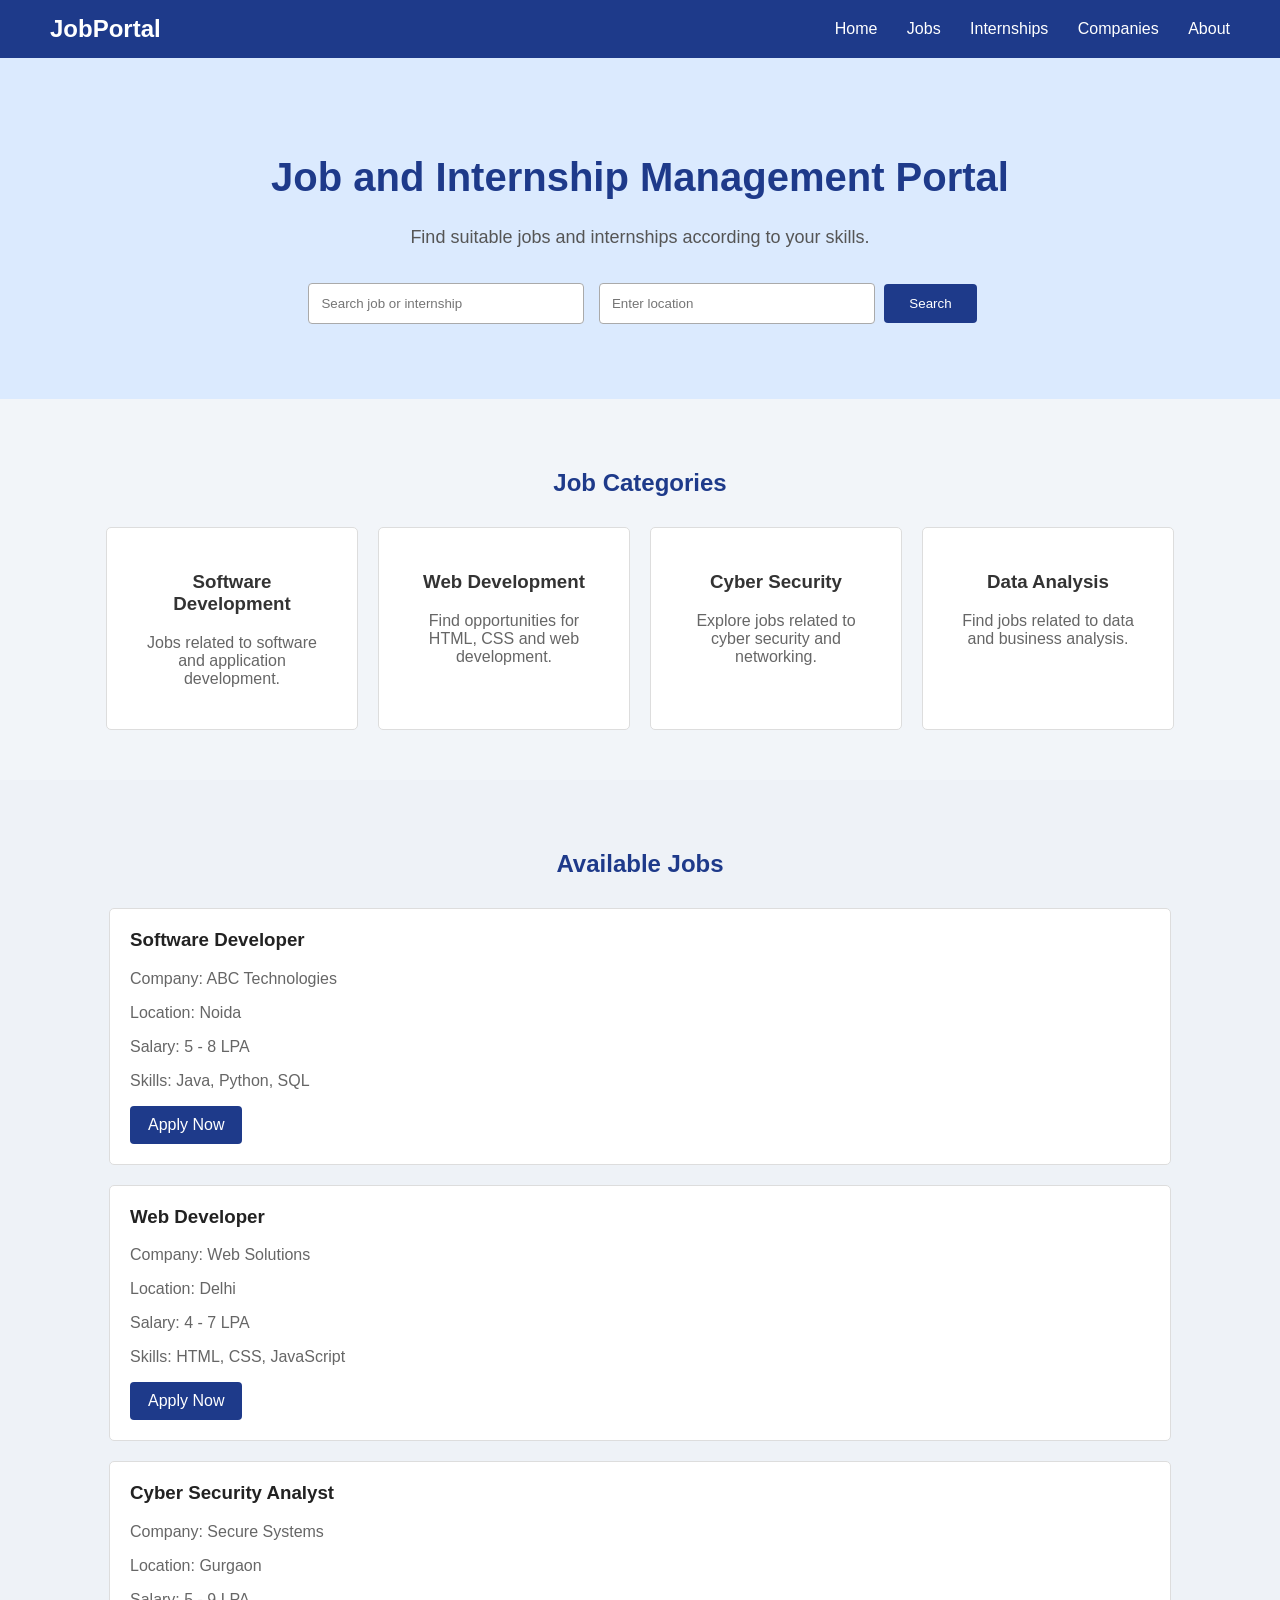
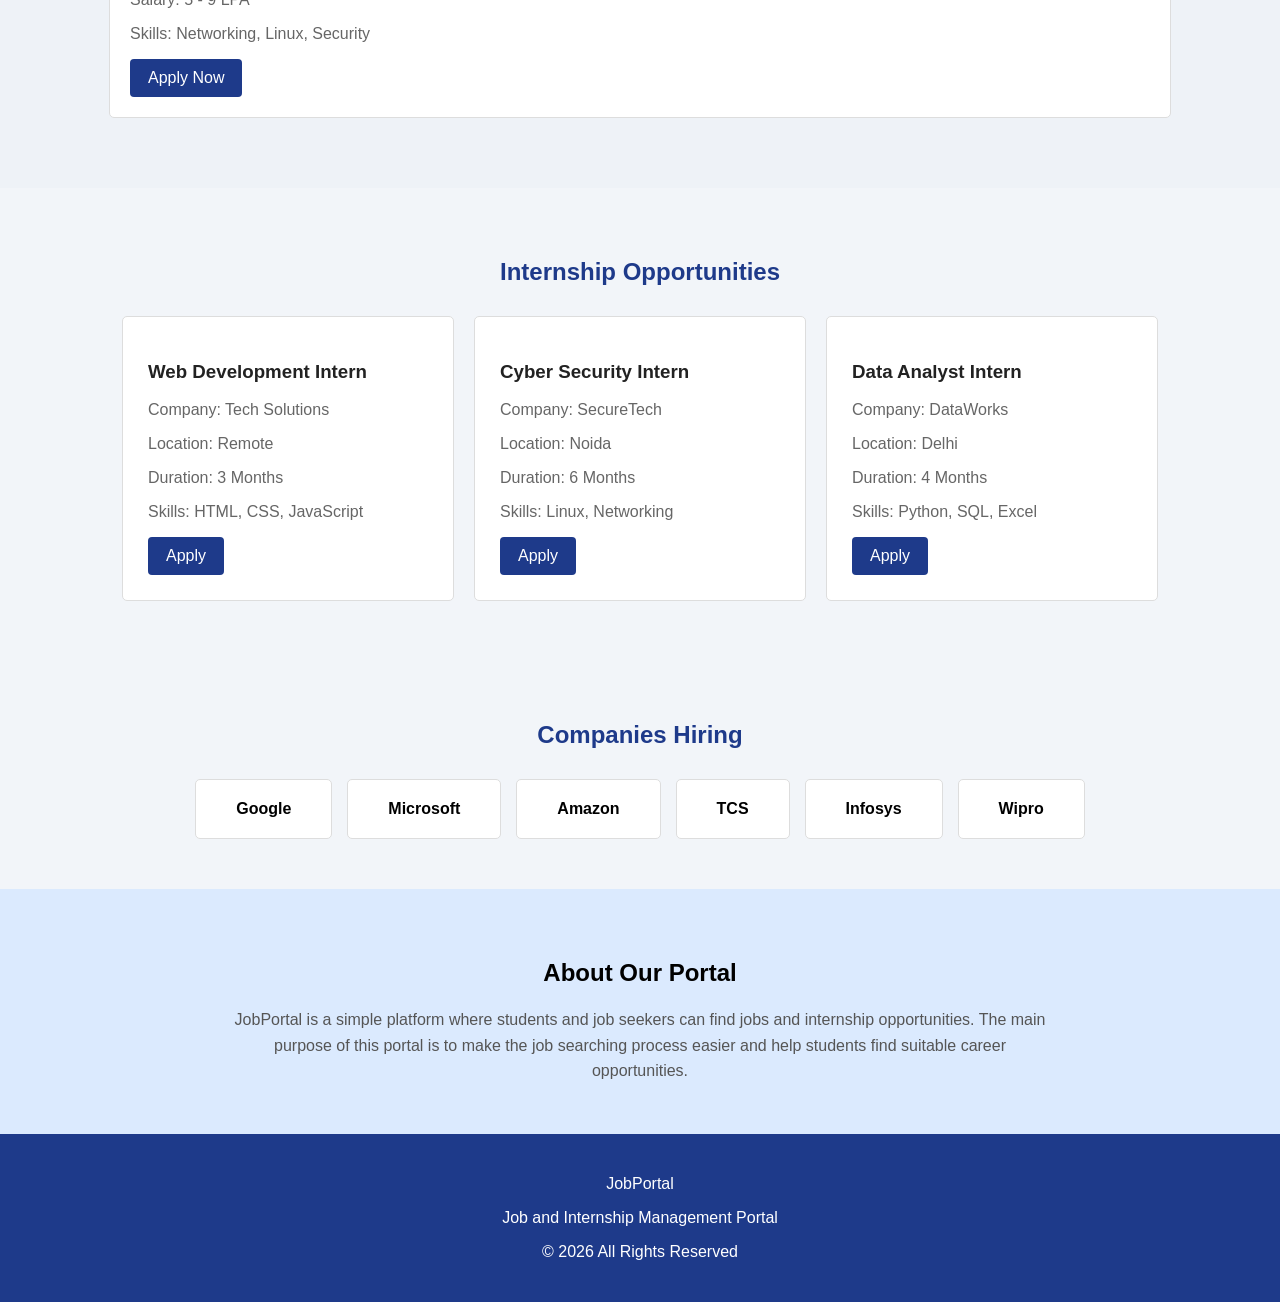
==== index.html @ 4eb9f1e6 "Add GitHub Pages entry point for management portal" ====
<!DOCTYPE html>
<html lang="en">
<head>
  <meta charset="UTF-8">
  <meta http-equiv="refresh" content="0; url=management.html">
  <meta name="viewport" content="width=device-width, initial-scale=1.0">
  <title>Job and Internship Management Portal</title>
  <link rel="canonical" href="management.html">
</head>
<body>
  <p>Loading the <a href="management.html">Job and Internship Management Portal</a>...</p>
</body>
</html>
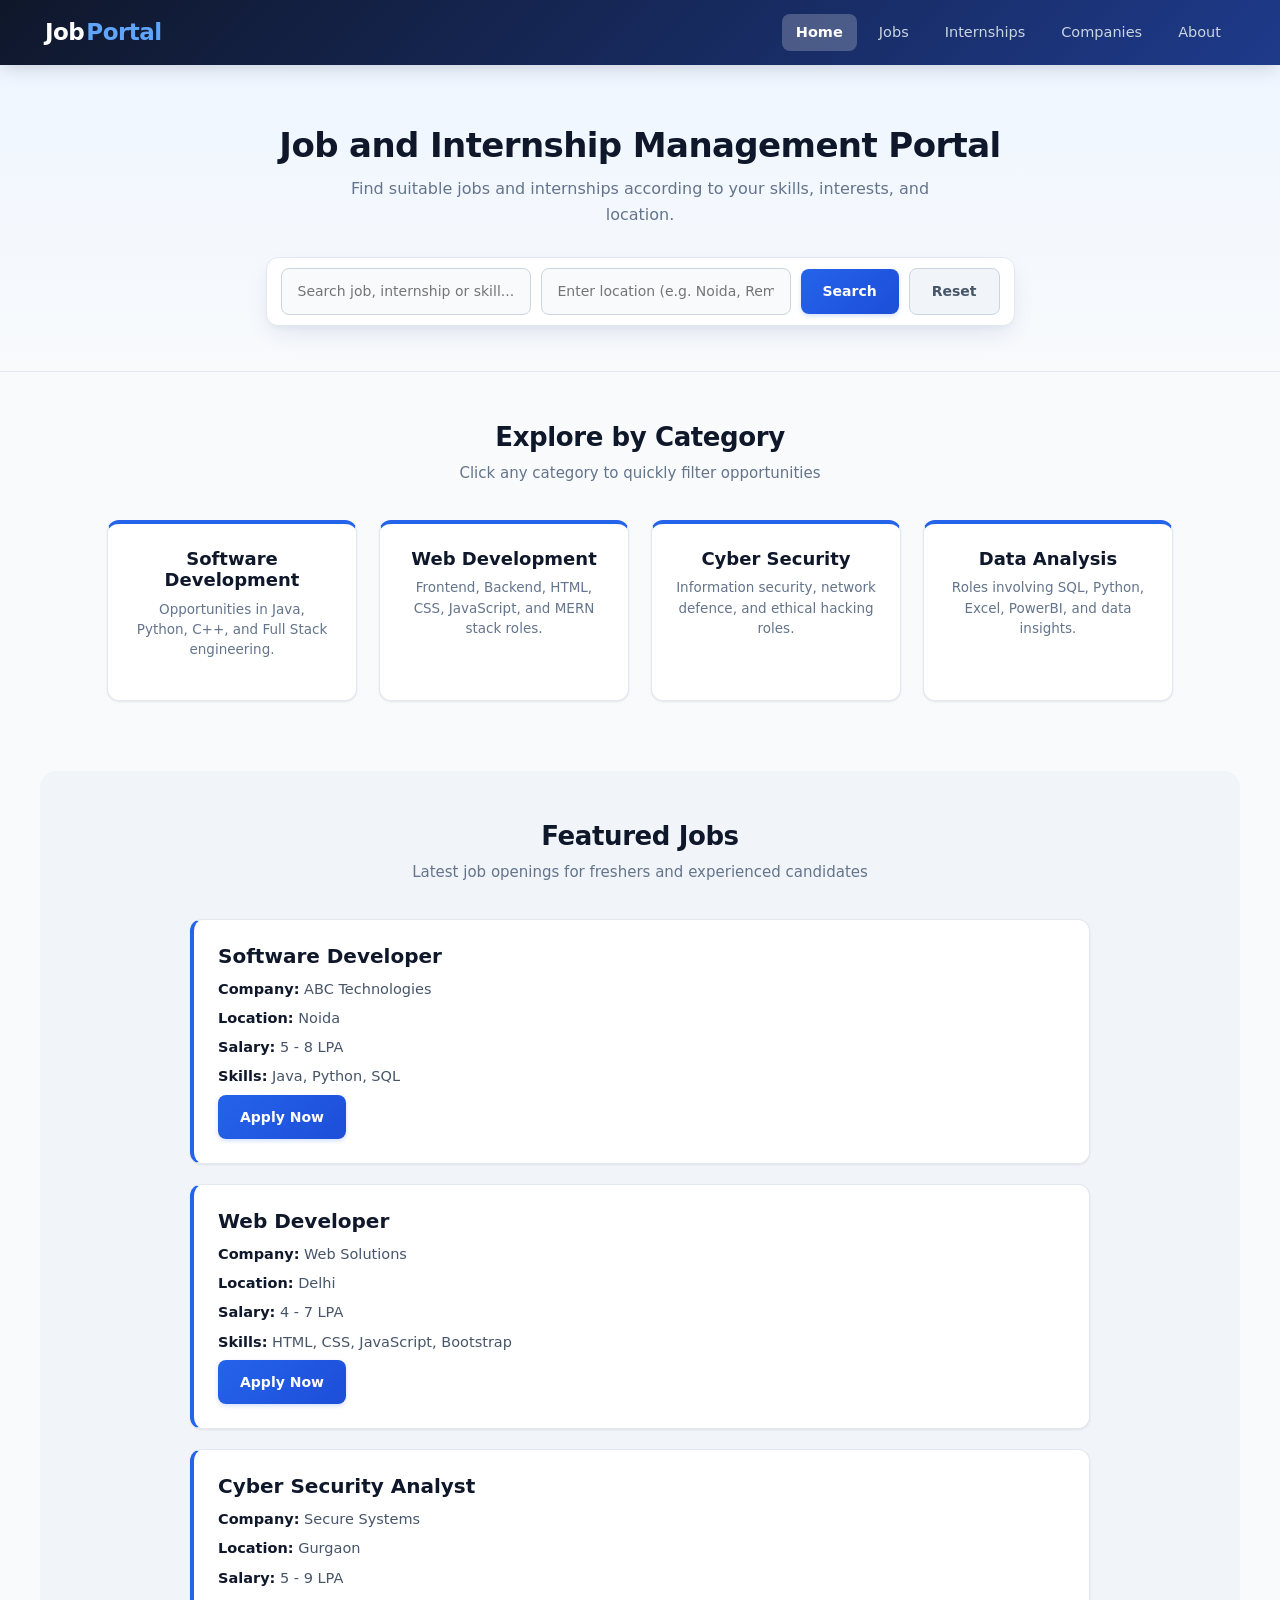
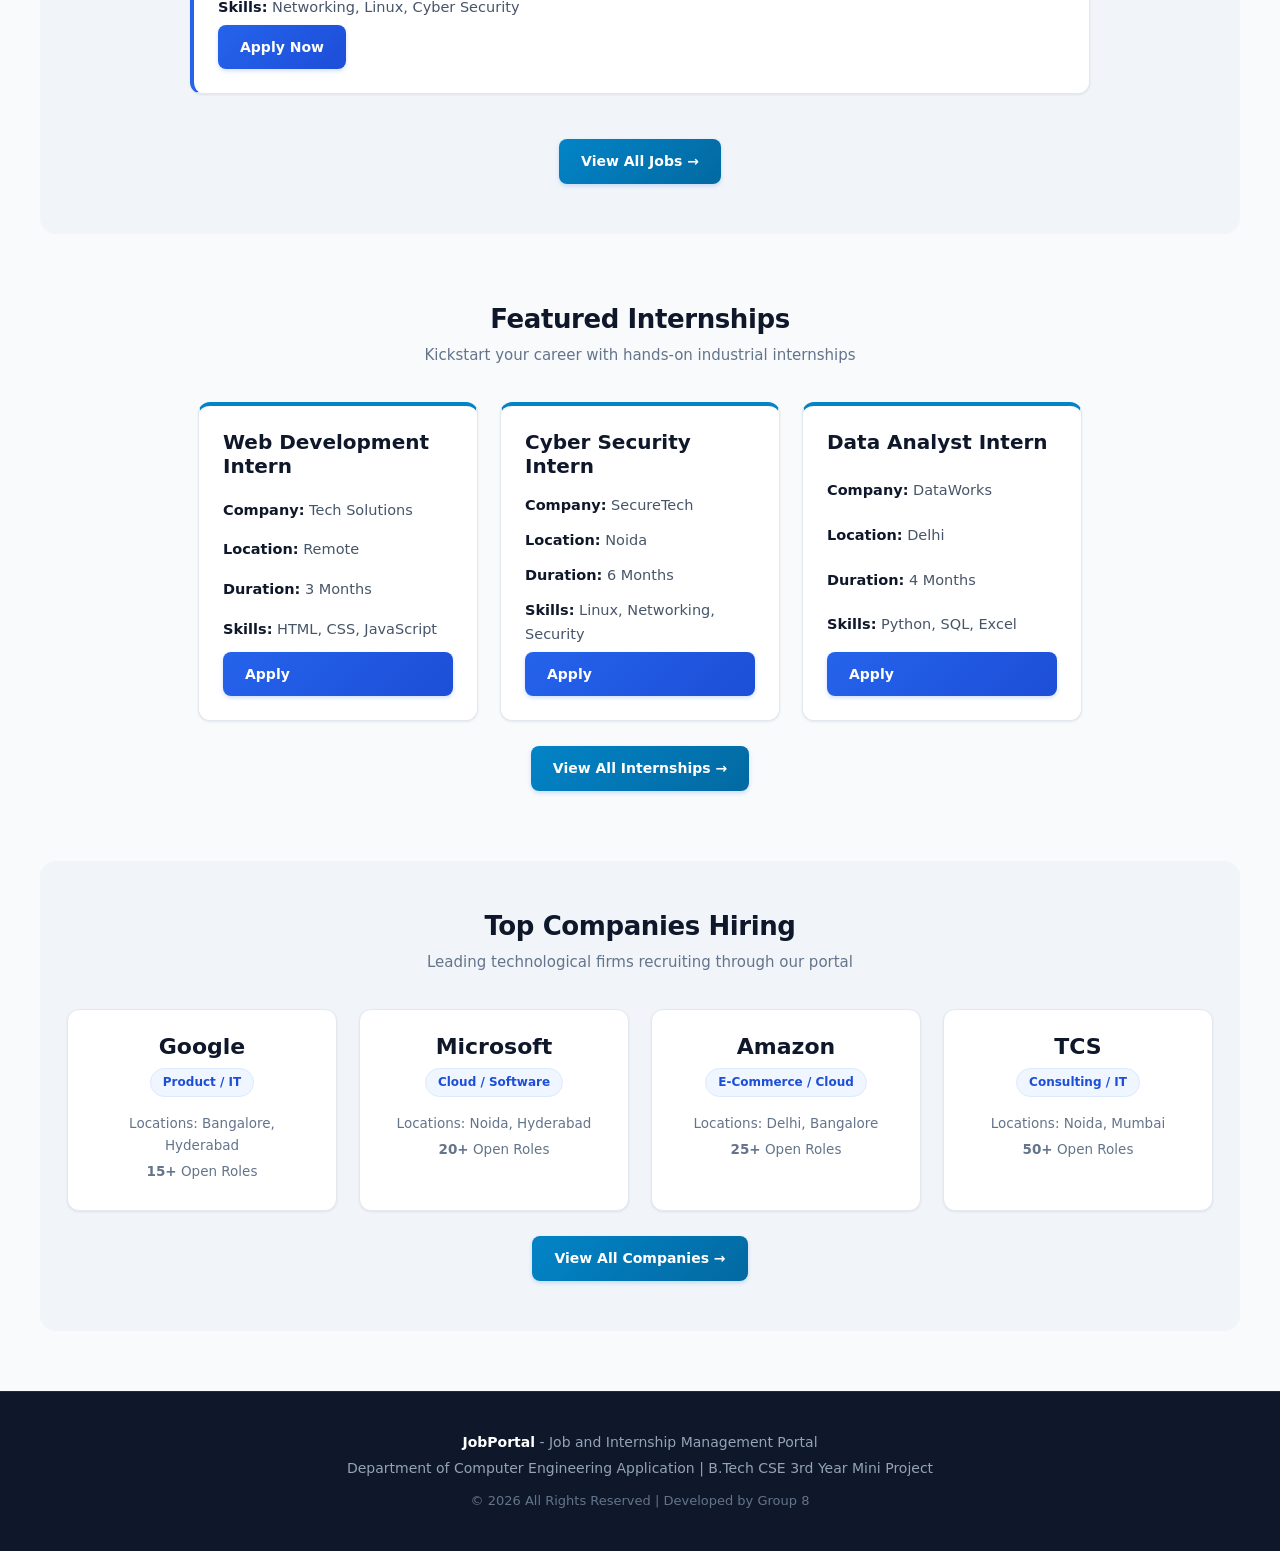
==== commit 729c0a45: "Add multi-page portal structure and modern minimal styling ~Lucky Sinha" ====
--- a/index.html
+++ b/index.html
@@ -1,13 +1,356 @@
 <!DOCTYPE html>
 <html lang="en">
 <head>
-  <meta charset="UTF-8">
-  <meta http-equiv="refresh" content="0; url=management.html">
-  <meta name="viewport" content="width=device-width, initial-scale=1.0">
-  <title>Job and Internship Management Portal</title>
-  <link rel="canonical" href="management.html">
+    <meta charset="UTF-8">
+    <meta name="viewport" content="width=device-width, initial-scale=1.0">
+    <title>Job and Internship Management Portal - Home</title>
+
+    <!-- Bootstrap 5 CSS -->
+    <link href="https://cdn.jsdelivr.net/npm/bootstrap@5.3.0/dist/css/bootstrap.min.css" rel="stylesheet">
+
+    <!-- Custom CSS Stylesheet -->
+    <link rel="stylesheet" href="style.css">
 </head>
+
 <body>
-  <p>Loading the <a href="management.html">Job and Internship Management Portal</a>...</p>
+
+    <!-- Header & Navigation -->
+    <header>
+        <div class="header">
+            <a href="index.html" class="logo">
+                Job<span>Portal</span>
+            </a>
+
+            <div class="nav">
+                <a href="index.html" class="active">Home</a>
+                <a href="jobs.html">Jobs</a>
+                <a href="internships.html">Internships</a>
+                <a href="companies.html">Companies</a>
+                <a href="about.html">About</a>
+            </div>
+        </div>
+    </header>
+
+
+    <!-- Home Hero Section -->
+    <div class="home">
+        <h1>Job and Internship Management Portal</h1>
+        <p>Find suitable jobs and internships according to your skills, interests, and location.</p>
+
+        <!-- Search Bar -->
+        <div class="search">
+            <input type="text" id="jobSearch" placeholder="Search job, internship or skill...">
+            <input type="text" id="locSearch" placeholder="Enter location (e.g. Noida, Remote)">
+            <button type="button" id="searchBtn">Search</button>
+            <button type="button" id="resetBtn" class="reset-btn">Reset</button>
+        </div>
+    </div>
+
+
+    <!-- Job Categories Section -->
+    <div class="section">
+        <h2>Explore by Category</h2>
+        <p class="section-desc">Click any category to quickly filter opportunities</p>
+
+        <div class="categories">
+            <div class="category">
+                <h3>Software Development</h3>
+                <p>Opportunities in Java, Python, C++, and Full Stack engineering.</p>
+            </div>
+
+            <div class="category">
+                <h3>Web Development</h3>
+                <p>Frontend, Backend, HTML, CSS, JavaScript, and MERN stack roles.</p>
+            </div>
+
+            <div class="category">
+                <h3>Cyber Security</h3>
+                <p>Information security, network defence, and ethical hacking roles.</p>
+            </div>
+
+            <div class="category">
+                <h3>Data Analysis</h3>
+                <p>Roles involving SQL, Python, Excel, PowerBI, and data insights.</p>
+            </div>
+        </div>
+    </div>
+
+
+    <!-- Featured Available Jobs -->
+    <div class="section jobs-bg" id="jobs">
+        <h2>Featured Jobs</h2>
+        <p class="section-desc">Latest job openings for freshers and experienced candidates</p>
+
+        <div class="job-list">
+
+            <!-- Job 1 -->
+            <div class="job">
+                <h3>Software Developer</h3>
+                <p><strong>Company:</strong> ABC Technologies</p>
+                <p><strong>Location:</strong> Noida</p>
+                <p><strong>Salary:</strong> 5 - 8 LPA</p>
+                <p><strong>Skills:</strong> Java, Python, SQL</p>
+                <a class="apply-btn" href="#apply-sd">Apply Now</a>
+            </div>
+
+            <!-- Job 2 -->
+            <div class="job">
+                <h3>Web Developer</h3>
+                <p><strong>Company:</strong> Web Solutions</p>
+                <p><strong>Location:</strong> Delhi</p>
+                <p><strong>Salary:</strong> 4 - 7 LPA</p>
+                <p><strong>Skills:</strong> HTML, CSS, JavaScript, Bootstrap</p>
+                <a class="apply-btn" href="#apply-wd">Apply Now</a>
+            </div>
+
+            <!-- Job 3 -->
+            <div class="job">
+                <h3>Cyber Security Analyst</h3>
+                <p><strong>Company:</strong> Secure Systems</p>
+                <p><strong>Location:</strong> Gurgaon</p>
+                <p><strong>Salary:</strong> 5 - 9 LPA</p>
+                <p><strong>Skills:</strong> Networking, Linux, Cyber Security</p>
+                <a class="apply-btn" href="#apply-csa">Apply Now</a>
+            </div>
+
+        </div>
+
+        <div style="text-align: center;">
+            <a href="jobs.html" class="view-all-btn">View All Jobs &rarr;</a>
+        </div>
+    </div>
+
+
+    <!-- Featured Internships -->
+    <div class="section" id="internships">
+        <h2>Featured Internships</h2>
+        <p class="section-desc">Kickstart your career with hands-on industrial internships</p>
+
+        <div class="internship-list">
+
+            <div class="internship">
+                <h3>Web Development Intern</h3>
+                <p><strong>Company:</strong> Tech Solutions</p>
+                <p><strong>Location:</strong> Remote</p>
+                <p><strong>Duration:</strong> 3 Months</p>
+                <p><strong>Skills:</strong> HTML, CSS, JavaScript</p>
+                <a class="apply-btn" href="#apply-wdi">Apply</a>
+            </div>
+
+            <div class="internship">
+                <h3>Cyber Security Intern</h3>
+                <p><strong>Company:</strong> SecureTech</p>
+                <p><strong>Location:</strong> Noida</p>
+                <p><strong>Duration:</strong> 6 Months</p>
+                <p><strong>Skills:</strong> Linux, Networking, Security</p>
+                <a class="apply-btn" href="#apply-csi">Apply</a>
+            </div>
+
+            <div class="internship">
+                <h3>Data Analyst Intern</h3>
+                <p><strong>Company:</strong> DataWorks</p>
+                <p><strong>Location:</strong> Delhi</p>
+                <p><strong>Duration:</strong> 4 Months</p>
+                <p><strong>Skills:</strong> Python, SQL, Excel</p>
+                <a class="apply-btn" href="#apply-dai">Apply</a>
+            </div>
+
+        </div>
+
+        <div style="text-align: center;">
+            <a href="internships.html" class="view-all-btn">View All Internships &rarr;</a>
+        </div>
+    </div>
+
+
+    <!-- Companies Hiring -->
+    <div class="section jobs-bg">
+        <h2>Top Companies Hiring</h2>
+        <p class="section-desc">Leading technological firms recruiting through our portal</p>
+
+        <div class="companies">
+            <div class="company-card">
+                <h3>Google</h3>
+                <span class="tag">Product / IT</span>
+                <p>Locations: Bangalore, Hyderabad</p>
+                <p><strong>15+</strong> Open Roles</p>
+            </div>
+
+            <div class="company-card">
+                <h3>Microsoft</h3>
+                <span class="tag">Cloud / Software</span>
+                <p>Locations: Noida, Hyderabad</p>
+                <p><strong>20+</strong> Open Roles</p>
+            </div>
+
+            <div class="company-card">
+                <h3>Amazon</h3>
+                <span class="tag">E-Commerce / Cloud</span>
+                <p>Locations: Delhi, Bangalore</p>
+                <p><strong>25+</strong> Open Roles</p>
+            </div>
+
+            <div class="company-card">
+                <h3>TCS</h3>
+                <span class="tag">Consulting / IT</span>
+                <p>Locations: Noida, Mumbai</p>
+                <p><strong>50+</strong> Open Roles</p>
+            </div>
+        </div>
+
+        <div style="text-align: center;">
+            <a href="companies.html" class="view-all-btn">View All Companies &rarr;</a>
+        </div>
+    </div>
+
+
+    <!-- Footer -->
+    <footer>
+        <p><strong>JobPortal</strong> - Job and Internship Management Portal</p>
+        <p>Department of Computer Engineering Application | B.Tech CSE 3rd Year Mini Project</p>
+        <p class="copyright">&copy; 2026 All Rights Reserved | Developed by Group 8</p>
+    </footer>
+
+
+    <!-- Apply Modals (HTML + CSS :target + JavaScript Handling) -->
+
+    <!-- Software Developer Modal -->
+    <div class="modal" id="apply-sd">
+        <a class="modal-bg" href="#"></a>
+        <div class="modal-box">
+            <h3>Apply: Software Developer</h3>
+            <p class="modal-company">ABC Technologies &bull; Noida &bull; 5 - 8 LPA</p>
+            <form>
+                <input type="text" name="name" placeholder="Full Name" required>
+                <input type="email" name="email" placeholder="Email Address" required>
+                <input type="tel" name="phone" placeholder="Phone Number" required>
+                <select name="experience" required>
+                    <option value="">Select Experience</option>
+                    <option value="fresher">Fresher</option>
+                    <option value="1-2">1 - 2 Years</option>
+                    <option value="2plus">2+ Years</option>
+                </select>
+                <button class="submit-btn" type="submit">Submit Application</button>
+            </form>
+            <a class="modal-close" href="#">&times; Close</a>
+        </div>
+    </div>
+
+    <!-- Web Developer Modal -->
+    <div class="modal" id="apply-wd">
+        <a class="modal-bg" href="#"></a>
+        <div class="modal-box">
+            <h3>Apply: Web Developer</h3>
+            <p class="modal-company">Web Solutions &bull; Delhi &bull; 4 - 7 LPA</p>
+            <form>
+                <input type="text" name="name" placeholder="Full Name" required>
+                <input type="email" name="email" placeholder="Email Address" required>
+                <input type="tel" name="phone" placeholder="Phone Number" required>
+                <select name="experience" required>
+                    <option value="">Select Experience</option>
+                    <option value="fresher">Fresher</option>
+                    <option value="1-2">1 - 2 Years</option>
+                    <option value="2plus">2+ Years</option>
+                </select>
+                <button class="submit-btn" type="submit">Submit Application</button>
+            </form>
+            <a class="modal-close" href="#">&times; Close</a>
+        </div>
+    </div>
+
+    <!-- Cyber Security Analyst Modal -->
+    <div class="modal" id="apply-csa">
+        <a class="modal-bg" href="#"></a>
+        <div class="modal-box">
+            <h3>Apply: Cyber Security Analyst</h3>
+            <p class="modal-company">Secure Systems &bull; Gurgaon &bull; 5 - 9 LPA</p>
+            <form>
+                <input type="text" name="name" placeholder="Full Name" required>
+                <input type="email" name="email" placeholder="Email Address" required>
+                <input type="tel" name="phone" placeholder="Phone Number" required>
+                <select name="experience" required>
+                    <option value="">Select Experience</option>
+                    <option value="fresher">Fresher</option>
+                    <option value="1-2">1 - 2 Years</option>
+                    <option value="2plus">2+ Years</option>
+                </select>
+                <button class="submit-btn" type="submit">Submit Application</button>
+            </form>
+            <a class="modal-close" href="#">&times; Close</a>
+        </div>
+    </div>
+
+    <!-- Web Development Intern Modal -->
+    <div class="modal" id="apply-wdi">
+        <a class="modal-bg" href="#"></a>
+        <div class="modal-box">
+            <h3>Apply: Web Development Intern</h3>
+            <p class="modal-company">Tech Solutions &bull; Remote &bull; 3 Months</p>
+            <form>
+                <input type="text" name="name" placeholder="Full Name" required>
+                <input type="email" name="email" placeholder="Email Address" required>
+                <input type="tel" name="phone" placeholder="Phone Number" required>
+                <select name="year" required>
+                    <option value="">Select Year of Study</option>
+                    <option value="1">1st Year</option>
+                    <option value="2">2nd Year</option>
+                    <option value="3">3rd Year</option>
+                    <option value="4">4th Year</option>
+                </select>
+                <button class="submit-btn" type="submit">Submit Application</button>
+            </form>
+            <a class="modal-close" href="#">&times; Close</a>
+        </div>
+    </div>
+
+    <!-- Cyber Security Intern Modal -->
+    <div class="modal" id="apply-csi">
+        <a class="modal-bg" href="#"></a>
+        <div class="modal-box">
+            <h3>Apply: Cyber Security Intern</h3>
+            <p class="modal-company">SecureTech &bull; Noida &bull; 6 Months</p>
+            <form>
+                <input type="text" name="name" placeholder="Full Name" required>
+                <input type="email" name="email" placeholder="Email Address" required>
+                <input type="tel" name="phone" placeholder="Phone Number" required>
+                <select name="year" required>
+                    <option value="">Select Year of Study</option>
+                    <option value="1">1st Year</option>
+                    <option value="2">2nd Year</option>
+                    <option value="3">3rd Year</option>
+                    <option value="4">4th Year</option>
+                </select>
+                <button class="submit-btn" type="submit">Submit Application</button>
+            </form>
+            <a class="modal-close" href="#">&times; Close</a>
+        </div>
+    </div>
+
+    <!-- Data Analyst Intern Modal -->
+    <div class="modal" id="apply-dai">
+        <a class="modal-bg" href="#"></a>
+        <div class="modal-box">
+            <h3>Apply: Data Analyst Intern</h3>
+            <p class="modal-company">DataWorks &bull; Delhi &bull; 4 Months</p>
+            <form>
+                <input type="text" name="name" placeholder="Full Name" required>
+                <input type="email" name="email" placeholder="Email Address" required>
+                <input type="tel" name="phone" placeholder="Phone Number" required>
+                <select name="year" required>
+                    <option value="">Select Year of Study</option>
+                    <option value="1">1st Year</option>
+                    <option value="2">2nd Year</option>
+                    <option value="3">3rd Year</option>
+                    <option value="4">4th Year</option>
+                </select>
+                <button class="submit-btn" type="submit">Submit Application</button>
+            </form>
+            <a class="modal-close" href="#">&times; Close</a>
+        </div>
+    </div>
+
+    <!-- Link External JavaScript File -->
+    <script src="script.js"></script>
+
 </body>
 </html>
--- a/style.css
+++ b/style.css
@@ -0,0 +1,555 @@
+/* ====================================================
+   Job and Internship Management Portal - Modern Minimal Stylesheet
+   ==================================================== */
+
+/* --- Reset & Global Variables --- */
+* {
+    box-sizing: border-box;
+    margin: 0;
+    padding: 0;
+}
+
+html {
+    scroll-behavior: smooth;
+}
+
+body {
+    font-family: 'Segoe UI', system-ui, -apple-system, BlinkMacSystemFont, Roboto, sans-serif;
+    background: #f8fafc;
+    color: #1e293b;
+    line-height: 1.6;
+    -webkit-font-smoothing: antialiased;
+}
+
+/* --- Header & Navigation Bar --- */
+header {
+    background: linear-gradient(135deg, #0f172a 0%, #1e3a8a 100%);
+    color: #fff;
+    padding: 14px 45px;
+    position: sticky;
+    top: 0;
+    z-index: 999;
+    box-shadow: 0 4px 20px -2px rgba(15, 23, 42, 0.18);
+}
+
+.header {
+    display: flex;
+    justify-content: space-between;
+    align-items: center;
+    max-width: 1200px;
+    margin: 0 auto;
+    width: 100%;
+    flex-wrap: wrap;
+    gap: 15px;
+}
+
+.logo {
+    font-size: 23px;
+    font-weight: 700;
+    color: #fff;
+    text-decoration: none;
+    letter-spacing: -0.5px;
+    display: flex;
+    align-items: center;
+    gap: 2px;
+}
+
+.logo span {
+    color: #60a5fa;
+}
+
+.nav {
+    display: flex;
+    gap: 8px;
+    align-items: center;
+    flex-wrap: wrap;
+}
+
+.nav a {
+    color: #cbd5e1;
+    text-decoration: none;
+    font-size: 14.5px;
+    font-weight: 500;
+    padding: 7px 14px;
+    border-radius: 8px;
+    transition: all 0.2s ease;
+}
+
+.nav a:hover {
+    color: #ffffff;
+    background: rgba(255, 255, 255, 0.12);
+}
+
+.nav a.active {
+    color: #ffffff;
+    background: rgba(255, 255, 255, 0.22);
+    font-weight: 600;
+}
+
+/* --- Hero & Page Header Banners --- */
+.home, .page-header {
+    background: linear-gradient(180deg, #eff6ff 0%, #f8fafc 100%);
+    text-align: center;
+    padding: 60px 20px 45px;
+    border-bottom: 1px solid #e2e8f0;
+}
+
+.home h1, .page-header h1 {
+    font-size: 34px;
+    font-weight: 800;
+    color: #0f172a;
+    letter-spacing: -0.6px;
+    margin-bottom: 10px;
+}
+
+.home p, .page-header p {
+    font-size: 16px;
+    color: #64748b;
+    max-width: 650px;
+    margin: 0 auto;
+}
+
+/* --- Modern Floating Search Bar --- */
+.search {
+    margin-top: 30px;
+    display: inline-flex;
+    justify-content: center;
+    align-items: center;
+    gap: 10px;
+    flex-wrap: wrap;
+    background: #ffffff;
+    padding: 10px 14px;
+    border-radius: 12px;
+    box-shadow: 0 10px 25px -5px rgba(30, 58, 138, 0.12), 0 4px 6px -2px rgba(0, 0, 0, 0.04);
+    border: 1px solid #e2e8f0;
+}
+
+.search input {
+    width: 250px;
+    padding: 11px 16px;
+    border: 1px solid #cbd5e1;
+    border-radius: 8px;
+    font-size: 14px;
+    outline: none;
+    background: #f8fafc;
+    color: #1e293b;
+    transition: all 0.2s ease;
+}
+
+.search input:focus {
+    background: #ffffff;
+    border-color: #2563eb;
+    box-shadow: 0 0 0 3px rgba(37, 99, 235, 0.15);
+}
+
+/* --- Buttons --- */
+button, .submit-btn, .apply-btn, .view-all-btn {
+    background: linear-gradient(135deg, #2563eb 0%, #1d4ed8 100%);
+    color: #ffffff;
+    border: none;
+    border-radius: 8px;
+    cursor: pointer;
+    font-size: 14px;
+    font-weight: 600;
+    padding: 11px 22px;
+    text-decoration: none;
+    display: inline-block;
+    box-shadow: 0 2px 4px rgba(37, 99, 235, 0.2);
+    transition: all 0.2s cubic-bezier(0.4, 0, 0.2, 1);
+}
+
+button:hover, .submit-btn:hover, .apply-btn:hover, .view-all-btn:hover {
+    background: linear-gradient(135deg, #1d4ed8 0%, #1e40af 100%);
+    box-shadow: 0 6px 16px rgba(37, 99, 235, 0.3);
+    transform: translateY(-1.5px);
+    color: #fff;
+}
+
+.reset-btn {
+    background: #f1f5f9;
+    color: #475569;
+    box-shadow: none;
+    border: 1px solid #cbd5e1;
+}
+
+.reset-btn:hover {
+    background: #e2e8f0;
+    color: #0f172a;
+    box-shadow: 0 2px 6px rgba(0, 0, 0, 0.08);
+}
+
+.view-all-btn {
+    margin-top: 25px;
+    background: linear-gradient(135deg, #0284c7 0%, #0369a1 100%);
+}
+
+.view-all-btn:hover {
+    background: linear-gradient(135deg, #0369a1 0%, #075985 100%);
+}
+
+/* --- Sections --- */
+.section {
+    padding: 50px 25px;
+    max-width: 1200px;
+    margin: 0 auto;
+}
+
+.section h2 {
+    text-align: center;
+    color: #0f172a;
+    margin-bottom: 8px;
+    font-size: 26px;
+    font-weight: 700;
+    letter-spacing: -0.4px;
+}
+
+.section-desc {
+    text-align: center;
+    color: #64748b;
+    margin-bottom: 35px;
+    font-size: 15px;
+}
+
+/* --- Card Grids & Layouts --- */
+.categories, .internship-list, .companies, .team-grid {
+    display: flex;
+    justify-content: center;
+    gap: 22px;
+    flex-wrap: wrap;
+}
+
+.category, .job, .internship, .company, .team-card, .company-card {
+    background: #ffffff;
+    border: 1px solid #e2e8f0;
+    border-radius: 12px;
+    padding: 24px;
+    box-shadow: 0 1px 3px rgba(0, 0, 0, 0.05), 0 1px 2px rgba(0, 0, 0, 0.03);
+    transition: all 0.25s cubic-bezier(0.4, 0, 0.2, 1);
+}
+
+.category:hover, .job:hover, .internship:hover, .company:hover, .team-card:hover, .company-card:hover {
+    transform: translateY(-4px);
+    box-shadow: 0 12px 24px -4px rgba(15, 23, 42, 0.08), 0 4px 6px -2px rgba(15, 23, 42, 0.04);
+    border-color: #cbd5e1;
+}
+
+/* Category Card */
+.category {
+    width: 250px;
+    text-align: center;
+    border-top: 4px solid #2563eb;
+}
+
+.category h3 {
+    color: #0f172a;
+    margin-bottom: 8px;
+    font-size: 18px;
+    font-weight: 600;
+}
+
+.category p {
+    font-size: 13.5px;
+    color: #64748b;
+    line-height: 1.5;
+}
+
+/* Jobs Section & Card */
+.jobs-bg {
+    background: #f1f5f9;
+    border-radius: 16px;
+    margin-top: 20px;
+    margin-bottom: 20px;
+}
+
+.job-list {
+    width: 100%;
+    max-width: 900px;
+    margin: 0 auto;
+}
+
+.job {
+    margin-bottom: 20px;
+    border-left: 4px solid #2563eb;
+    position: relative;
+}
+
+.job h3, .internship h3 {
+    color: #0f172a;
+    font-size: 20px;
+    font-weight: 700;
+    margin-bottom: 10px;
+}
+
+.job p, .internship p {
+    margin: 6px 0;
+    color: #475569;
+    font-size: 14.5px;
+}
+
+.job strong, .internship strong {
+    color: #0f172a;
+}
+
+/* Internship Card */
+.internship {
+    width: 280px;
+    display: flex;
+    flex-direction: column;
+    justify-content: space-between;
+    border-top: 4px solid #0284c7;
+}
+
+/* Company Card */
+.company-card {
+    background: #ffffff;
+    border: 1px solid #e2e8f0;
+    border-radius: 12px;
+    padding: 24px;
+    width: 270px;
+    text-align: center;
+}
+
+.company-card h3 {
+    color: #0f172a;
+    font-size: 22px;
+    font-weight: 700;
+    margin-bottom: 8px;
+}
+
+.company-card .tag {
+    display: inline-block;
+    background: #eff6ff;
+    color: #1d4ed8;
+    font-size: 12px;
+    font-weight: 600;
+    padding: 4px 12px;
+    border-radius: 20px;
+    margin-bottom: 12px;
+    border: 1px solid #dbeafe;
+}
+
+.company-card p {
+    font-size: 13.5px;
+    color: #64748b;
+    margin: 4px 0;
+}
+
+/* About Page & Team Cards */
+.about-content {
+    max-width: 850px;
+    margin: 0 auto 40px;
+    background: #ffffff;
+    padding: 35px;
+    border-radius: 12px;
+    border: 1px solid #e2e8f0;
+    box-shadow: 0 1px 3px rgba(0, 0, 0, 0.05);
+}
+
+.about-content h3 {
+    color: #0f172a;
+    margin-top: 15px;
+    margin-bottom: 8px;
+    font-size: 20px;
+    font-weight: 700;
+}
+
+.about-content p, .about-content ul {
+    color: #475569;
+    font-size: 15px;
+    line-height: 1.7;
+    margin-bottom: 15px;
+}
+
+.about-content ul {
+    margin-left: 20px;
+}
+
+.team-card {
+    width: 230px;
+    text-align: center;
+}
+
+.team-card .avatar {
+    width: 64px;
+    height: 64px;
+    border-radius: 50%;
+    background: linear-gradient(135deg, #dbeafe 0%, #bfdbfe 100%);
+    color: #1d4ed8;
+    font-size: 22px;
+    font-weight: 700;
+    display: flex;
+    align-items: center;
+    justify-content: center;
+    margin: 0 auto 12px;
+    border: 2px solid #ffffff;
+    box-shadow: 0 4px 10px rgba(37, 99, 235, 0.15);
+}
+
+.team-card h4 {
+    color: #0f172a;
+    font-size: 17px;
+    font-weight: 700;
+    margin-bottom: 4px;
+}
+
+.team-card p {
+    font-size: 13px;
+    color: #64748b;
+}
+
+/* --- Footer --- */
+footer {
+    background: #0f172a;
+    color: #94a3b8;
+    text-align: center;
+    padding: 35px 20px;
+    margin-top: 60px;
+    border-top: 1px solid #1e293b;
+}
+
+footer p {
+    margin: 4px 0;
+    font-size: 14px;
+}
+
+footer strong {
+    color: #ffffff;
+}
+
+footer p.copyright {
+    color: #64748b;
+    font-size: 13px;
+    margin-top: 12px;
+}
+
+/* --- Modals (Pure CSS :target + JavaScript Handling) --- */
+.modal {
+    display: none;
+    position: fixed;
+    inset: 0;
+    z-index: 1000;
+}
+
+.modal:target {
+    display: block;
+}
+
+.modal-bg {
+    position: fixed;
+    inset: 0;
+    background: rgba(15, 23, 42, 0.65);
+    backdrop-filter: blur(4px);
+}
+
+.modal-box {
+    position: absolute;
+    top: 50%;
+    left: 50%;
+    transform: translate(-50%, -50%);
+    background: #ffffff;
+    padding: 34px;
+    border-radius: 14px;
+    width: 90%;
+    max-width: 440px;
+    box-shadow: 0 20px 40px -8px rgba(0, 0, 0, 0.3);
+    z-index: 1001;
+    border: 1px solid #e2e8f0;
+}
+
+.modal-box h3 {
+    color: #0f172a;
+    margin-bottom: 6px;
+    font-size: 21px;
+    font-weight: 700;
+}
+
+.modal-company {
+    font-size: 13.5px;
+    color: #64748b;
+    margin-bottom: 20px;
+}
+
+.modal-box form {
+    display: flex;
+    flex-direction: column;
+    gap: 14px;
+}
+
+.modal-box input, .modal-box select, .modal-box textarea {
+    padding: 11px 14px;
+    border: 1px solid #cbd5e1;
+    border-radius: 8px;
+    width: 100%;
+    font-size: 14px;
+    outline: none;
+    background: #f8fafc;
+    color: #0f172a;
+    transition: all 0.2s ease;
+}
+
+.modal-box input:focus, .modal-box select:focus, .modal-box textarea:focus {
+    background: #ffffff;
+    border-color: #2563eb;
+    box-shadow: 0 0 0 3px rgba(37, 99, 235, 0.15);
+}
+
+.modal-box .submit-btn {
+    padding: 12px;
+    font-size: 15px;
+    margin-top: 6px;
+}
+
+.modal-close {
+    display: block;
+    text-align: right;
+    color: #ef4444;
+    text-decoration: none;
+    font-size: 13.5px;
+    margin-top: 14px;
+    font-weight: 600;
+}
+
+.modal-close:hover {
+    text-decoration: underline;
+}
+
+/* --- Responsive Media Queries --- */
+@media (max-width: 768px) {
+    header {
+        padding: 14px 20px;
+    }
+
+    .header {
+        flex-direction: column;
+        align-items: flex-start;
+    }
+
+    .nav {
+        width: 100%;
+        gap: 6px;
+    }
+
+    .nav a {
+        font-size: 13.5px;
+        padding: 6px 10px;
+    }
+
+    .home h1, .page-header h1 {
+        font-size: 26px;
+    }
+
+    .search {
+        width: 100%;
+        flex-direction: column;
+        border-radius: 12px;
+        padding: 16px;
+    }
+
+    .search input, .search button {
+        width: 100%;
+    }
+
+    .section {
+        padding: 35px 15px;
+    }
+}
